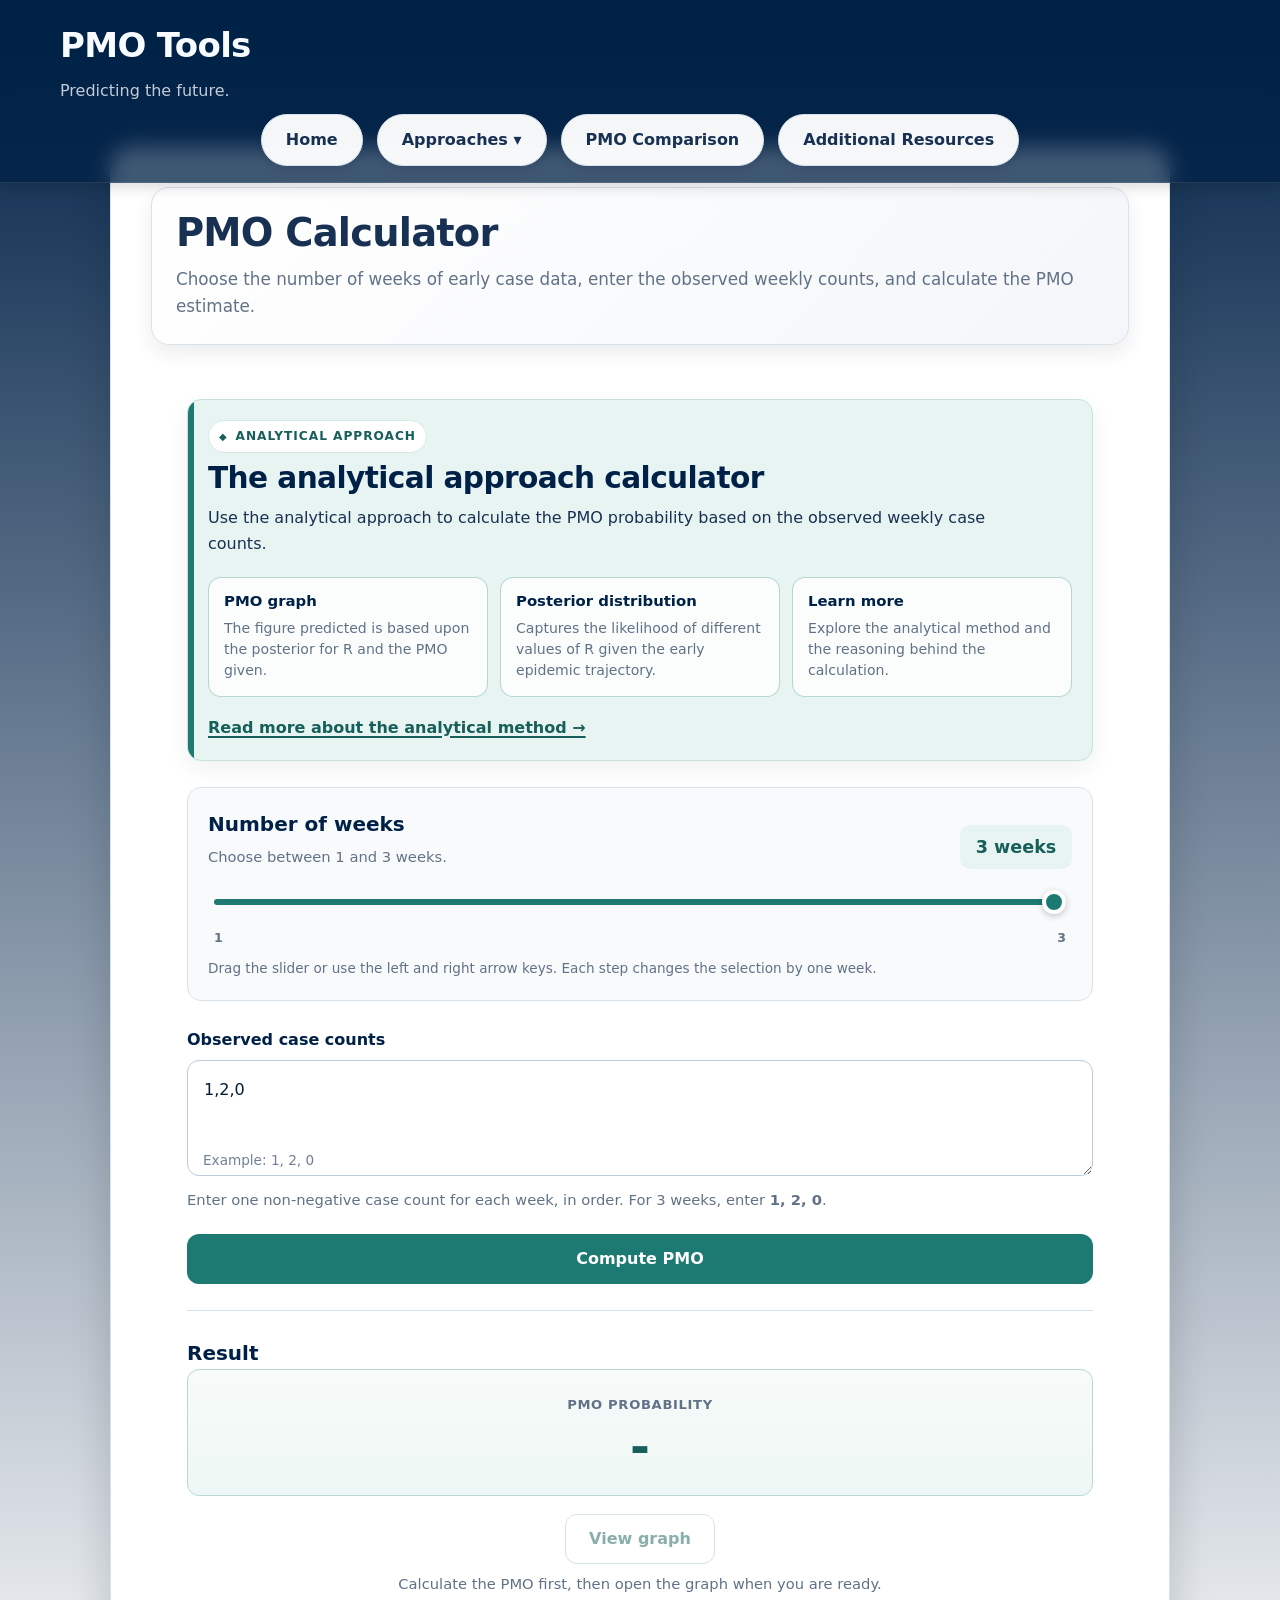
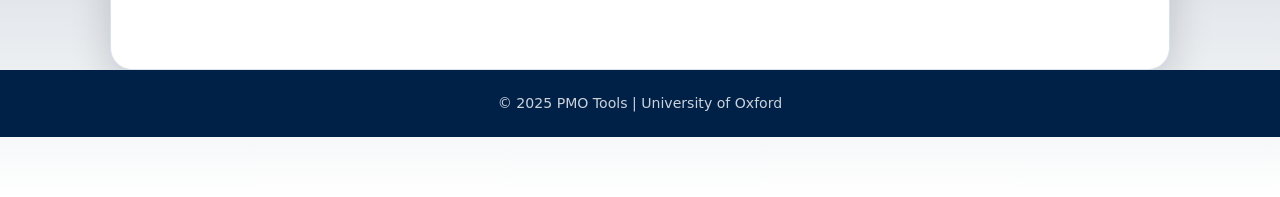
==== docs/index.html @ 032f3de1 "update index" ====
<!DOCTYPE html>
<html lang="en">
<head>
  <meta charset="UTF-8" />
  <meta name="viewport" content="width=device-width, initial-scale=1.0" />
  <title>PMO Tools - PMO Calculator</title>
  <link rel="stylesheet" href="https://pyscript.net/releases/2024.1.1/core.css">
  <script type="module" src="https://pyscript.net/releases/2024.1.1/core.js"></script>
  <style>
    :root {
      --navy: #002147;
      --teal: #1d7a73;
      --teal-dark: #165f5a;
      --teal-soft: #e8f4f2;
      --page: #f4f6f9;
      --surface: #ffffff;
      --surface-soft: #f8fafc;
      --text: #183153;
      --text-dark: #081a33;
      --muted: #617287;
      --border: #d8e2eb;
      --focus: rgba(29, 122, 115, 0.22);
      --shadow: 0 14px 32px rgba(2, 14, 30, 0.10);
      --radius-lg: 20px;
      --radius-md: 14px;
    }

    * { box-sizing: border-box; }

    html { scroll-behavior: smooth; }

    body {
      margin: 0;
      font-family: system-ui, -apple-system, BlinkMacSystemFont, "Segoe UI", sans-serif;
      background: linear-gradient(180deg, var(--navy) 0%, #ffffff 100%);
      color: var(--text);
      line-height: 1.6;
      padding-bottom: 60px;
    }

    a { color: inherit; }

    .skip-link {
      position: absolute;
      left: 16px;
      top: -60px;
      z-index: 1000;
      padding: 12px 16px;
      background: #fff;
      color: var(--navy);
      border-radius: 10px;
      font-weight: 700;
      text-decoration: none;
    }

    .skip-link:focus { top: 16px; }

    .site-header {
      width: 100%;
      position: fixed;
      top: 0;
      left: 0;
      z-index: 20;
      background: rgba(0, 33, 71, 0.756);
      backdrop-filter: blur(10px);
      border-bottom: 1px solid rgba(255,255,255,0.10);
      box-shadow: 0 2px 15px rgba(0,0,0,0.18);
    }

    body {
      padding-top: 118px;
    }

    .header-inner {
      max-width: 1200px;
      margin: 0 auto;
      padding: 18px 20px 10px;
      display: flex;
      align-items: center;
      justify-content: space-between;
    }

    .brand {
      color: #fff;
      text-decoration: none;
      min-width: 0;
    }

    .site-brand {
      font-size: 34px;
      font-weight: 700;
      color: #f8fbff;
      letter-spacing: -0.02em;
    }

    .site-tagline {
      margin-top: 6px;
      font-size: 16px;
      color: rgba(248,251,255,0.78);
    }

    .site-nav {
      display: flex;
      justify-content: center;
      gap: 14px;
      padding: 0 20px 16px;
      flex-wrap: wrap;
    }

    .calculator-intro {
      position: relative;
      margin-bottom: 28px;
      padding: 26px 28px 24px 30px;
      background: linear-gradient(135deg, #f8fcfb 0%, #eef7f5 100%);
      border: 1px solid #c8e2dd;
      border-radius: 18px;
      box-shadow: 0 8px 22px rgba(2,14,30,0.06);
      overflow: hidden;
    }

    .calculator-intro::before {
      content: "";
      position: absolute;
      left: 0;
      top: 0;
      bottom: 0;
      width: 6px;
      background: var(--teal);
    }

    .calculator-intro .intro-kicker {
      display: inline-flex;
      align-items: center;
      gap: 8px;
      margin-bottom: 8px;
      padding: 6px 10px;
      border-radius: 999px;
      background: #ffffff;
      border: 1px solid #d4e9e5;
      color: var(--teal-dark);
      font-size: .76rem;
      font-weight: 800;
      letter-spacing: .08em;
      text-transform: uppercase;
    }

    .calculator-intro .intro-kicker::before {
      content: "◆";
      font-size: .62rem;
    }

    .calculator-intro h2 {
      margin: 0;
      color: var(--navy);
      font-size: clamp(1.45rem, 2.5vw, 1.85rem);
      line-height: 1.15;
      letter-spacing: -0.02em;
    }

    .calculator-intro .intro-lead {
      margin: 10px 0 20px;
      max-width: 820px;
      color: var(--text);
      font-size: 1rem;
    }

    .intro-grid {
      display: grid;
      grid-template-columns: repeat(3, minmax(0, 1fr));
      gap: 12px;
      margin-top: 4px;
    }

    .intro-item {
      padding: 14px 15px;
      background: rgba(255,255,255,.78);
      border: 1px solid rgba(177, 211, 205, .9);
      border-radius: 13px;
    }

    .intro-item h3 {
      margin: 0 0 5px;
      color: var(--navy);
      font-size: .93rem;
      line-height: 1.25;
    }

    .intro-item p {
      margin: 0;
      color: var(--muted);
      font-size: .88rem;
      line-height: 1.5;
    }

    .calculator-intro .intro-link {
      display: inline-flex;
      margin-top: 18px;
      color: var(--teal-dark);
      font-weight: 750;
      text-decoration-thickness: 1.5px;
      text-underline-offset: 3px;
    }

    .navblock,
    .dropdown-btn {
      display: inline-block;
      background: rgba(255,255,255,0.96);
      padding: 12px 24px;
      border-radius: 999px;
      border: 1px solid var(--border);
      text-decoration: none;
      color: var(--text);
      font: inherit;
      font-weight: 600;
      box-shadow: 0 4px 12px rgba(2,14,30,0.10);
      transition: transform .2s ease, background .2s ease, color .2s ease, border-color .2s ease;
      cursor: pointer;
    }

    .navblock:hover,
    .dropdown-btn:hover,
    .navblock:focus-visible,
    .dropdown-btn:focus-visible {
      background: #eef4f8;
      border-color: #c6d3df;
      transform: translateY(-2px);
      outline: none;
    }

    .navblock.active {
      background: #e6f3f1;
      color: #1d7a73;
      border-color: rgba(29,122,115,0.25);
    }

    .dropdown { position: relative; }

    .dropdown-menu {
      display: none;
      position: absolute;
      top: calc(100% + 6px);
      left: 50%;
      transform: translateX(-50%);
      min-width: 220px;
      width: auto;
      padding: 8px;
      background: #ffffff;
      border: 1px solid var(--border);
      border-radius: 14px;
      box-shadow: 0 8px 20px rgba(2,14,30,0.08);
      z-index: 1000;
    }

    .dropdown.open .dropdown-menu,
    .dropdown:hover .dropdown-menu,
    .dropdown:focus-within .dropdown-menu { display: block; }

    .dropdown:hover .dropdown-btn,
    .dropdown:focus-within .dropdown-btn {
      background: #eef4f8;
      border-color: #c6d3df;
      transform: translateY(-2px);
    }

    .dropdown-menu a {
      display: block;
      padding: 11px 14px;
      border-radius: 10px;
      color: var(--text);
      text-decoration: none;
      font-weight: 600;
      white-space: nowrap;
      transition: background .2s ease, color .2s ease;
    }

    .dropdown-menu a:hover,
    .dropdown-menu a:focus-visible {
      background: #eef4f8;
      color: #1d7a73;
      outline: none;
    }

    main {
      max-width: 1100px;
      margin: 28px auto 0;
      padding: 0 20px;
    }

    .app-card {
      background: #ffffff;
      padding: 40px;
      border-radius: 22px;
      border: 1px solid var(--border);
      box-shadow: 0 15px 40px rgba(2,14,30,0.18);
    }

    .hero {
      background: linear-gradient(135deg,#ffffff,#f4f6f9);
      border-radius: 18px;
      padding: 24px;
      margin-bottom: 26px;
      border: 1px solid var(--border);
      box-shadow: 0 8px 20px rgba(2,14,30,0.08);
    }

    .eyebrow {
      margin: 0 0 7px;
      color: var(--teal-dark);
      font-size: 12px;
      font-weight: 800;
      letter-spacing: .12em;
      text-transform: uppercase;
    }

    .hero h1 {
      margin: 0;
      font-size: 2.4rem;
      color: var(--text);
      line-height: 1.1;
      letter-spacing: -0.02em;
    }

    .hero p {
      margin: 12px 0 0;
      color: var(--muted);
      font-size: 1.05rem;
      max-width: 900px;
    }

    .calculator {
      padding: 28px 36px 34px;
    }

    .calculator-intro {
      margin-bottom: 26px;
      padding: 20px;
      background: var(--teal-soft);
      border: 1px solid #c7e2dc;
      border-radius: var(--radius-md);
    }
    .calculator-intro p { margin: 8px 0 0; }
    .calculator-intro a { color: var(--teal-dark); font-weight: 700; }

    .section-heading {
      margin: 0;
      color: var(--navy);
      font-size: 1.25rem;
    }

    .helper {
      margin: 5px 0 0;
      color: var(--muted);
      font-size: .92rem;
    }

    .week-card {
      margin-bottom: 26px;
      padding: 20px;
      background: var(--surface-soft);
      border: 1px solid var(--border);
      border-radius: var(--radius-md);
    }

    .week-header {
      display: flex;
      align-items: flex-end;
      justify-content: space-between;
      gap: 20px;
      margin-bottom: 18px;
    }

    .week-value {
      flex: 0 0 auto;
      min-width: 112px;
      padding: 8px 14px;
      border-radius: 10px;
      background: var(--teal-soft);
      color: var(--teal-dark);
      text-align: center;
      font-size: 1.1rem;
      font-weight: 800;
    }

    .slider-wrap { padding: 0 6px; }

    .week-slider {
      width: 100%;
      margin: 0;
      appearance: none;
      -webkit-appearance: none;
      height: 30px;
      background: transparent;
      cursor: pointer;
    }

    .week-slider:focus-visible { outline: 3px solid rgba(29,122,115,.28); outline-offset: 6px; border-radius: 10px; }

    .week-slider::-webkit-slider-runnable-track {
      height: 6px;
      border-radius: 999px;
      background: linear-gradient(90deg, var(--teal) 0%, var(--teal) var(--slider-progress, 28.6%), #dbe5ea var(--slider-progress, 28.6%), #dbe5ea 100%);
    }

    .week-slider::-moz-range-track {
      height: 6px;
      border-radius: 999px;
      background: #dbe5ea;
    }

    .week-slider::-moz-range-progress {
      height: 8px;
      border-radius: 999px;
      background: var(--teal);
    }

    .week-slider::-webkit-slider-thumb {
      appearance: none;
      -webkit-appearance: none;
      width: 24px;
      height: 24px;
      margin-top: -9px;
      border: 4px solid #fff;
      border-radius: 50%;
      background: var(--teal);
      box-shadow: 0 2px 7px rgba(2,14,30,.22);
    }

    .week-slider::-moz-range-thumb {
      width: 20px;
      height: 20px;
      border: 4px solid #fff;
      border-radius: 50%;
      background: var(--teal);
      box-shadow: 0 2px 7px rgba(2,14,30,.22);
    }

    .week-slider:focus-visible::-webkit-slider-thumb {
      box-shadow: 0 0 0 5px var(--focus), 0 2px 7px rgba(2,14,30,.22);
    }

    .week-slider:focus-visible::-moz-range-thumb {
      box-shadow: 0 0 0 5px var(--focus), 0 2px 7px rgba(2,14,30,.22);
    }

    .slider-labels {
      display: flex;
      justify-content: space-between;
      margin-top: 4px;
      color: var(--muted);
      font-size: .78rem;
      font-weight: 650;
    }

    .slider-hint {
      margin: 10px 0 0;
      color: var(--muted);
      font-size: .85rem;
    }

    .field { margin-bottom: 22px; }

    .field-label {
      display: block;
      margin-bottom: 7px;
      color: var(--navy);
      font-size: 1rem;
      font-weight: 750;
    }

    .counts-entry {
      position: relative;
    }

    .counts-entry textarea {
      min-height: 116px;
      padding: 16px 16px 34px;
      line-height: 1.65;
      border: 1px solid #bccbd8;
      background: #fff;
    }

    .counts-example {
      position: absolute;
      left: 16px;
      bottom: 11px;
      color: #718096;
      font-size: .85rem;
      pointer-events: none;
    }

    .counts-entry textarea:focus + .counts-example {
      opacity: .35;
    }

    textarea {
      width: 100%;
      min-height: 92px;
      padding: 13px 14px;
      border: 1px solid #c8d5df;
      border-radius: 12px;
      background: #fff;
      color: var(--text-dark);
      font: inherit;
      resize: vertical;
    }

    textarea:focus-visible {
      outline: 3px solid var(--focus);
      border-color: var(--teal);
    }

    .compute-row {
      margin-top: 4px;
      margin-bottom: 26px;
    }

    #compute-pmo-button {
      width: 100%;
      min-height: 50px;
      border: 0;
      border-radius: 12px;
      background: var(--teal);
      color: #fff;
      font: inherit;
      font-weight: 800;
      font-size: 1rem;
      cursor: pointer;
      transition: background .15s ease, transform .15s ease, box-shadow .15s ease;
    }

    #compute-pmo-button:hover { background: var(--teal-dark); }

    #compute-pmo-button:focus-visible {
      outline: 3px solid var(--focus);
      outline-offset: 2px;
    }

    #compute-pmo-button:active { transform: translateY(1px); }

    .results-panel {
      border-top: 1px solid var(--border);
      padding-top: 26px;
    }

    .results-top {
      display: grid;
      grid-template-columns: minmax(0, 1fr) minmax(180px, 240px);
      gap: 14px;
      margin-top: 16px;
    }

    .result-box {
      padding: 16px;
      background: var(--surface-soft);
      border: 1px solid var(--border);
      border-radius: 12px;
    }

    .result-box label {
      display: block;
      margin-bottom: 7px;
      color: var(--muted);
      font-size: .8rem;
      font-weight: 750;
      text-transform: uppercase;
      letter-spacing: .05em;
    }

    output {
      display: block;
      color: var(--text-dark);
      font-weight: 650;
      overflow-wrap: anywhere;
    }

    #pmo-value-output {
      font-size: 1.35rem;
      color: var(--teal-dark);
    }

    .plot-section { margin-top: 24px; }

    .plot-title {
      margin: 0 0 10px;
      color: var(--navy);
      font-size: 1.05rem;
    }

    .plot-container {
      min-height: 330px;
      display: flex;
      align-items: center;
      justify-content: center;
      padding: 16px;
      background: #fff;
      border: 1px solid var(--border);
      border-radius: 14px;
      overflow: hidden;
    }

    #pmo-plot-image {
      display: block;
      width: 100%;
      max-width: 920px;
      height: auto;
      border-radius: 10px;
    }

    #pmo-plot-placeholder {
      max-width: 460px;
      margin: auto;
      text-align: center;
      color: var(--muted);
      padding: 42px 20px;
    }

    .accessibility-note {
      margin-top: 18px;
      padding: 12px 14px;
      border-left: 3px solid var(--teal);
      background: var(--teal-soft);
      border-radius: 0 10px 10px 0;
      color: var(--text);
      font-size: .9rem;
    }

    .site-footer {
      margin-top: 0;
      padding: 22px 20px;
      background: var(--navy);
      color: rgba(255,255,255,.8);
      text-align: center;
      font-size: .88rem;
    }

    .site-footer p { margin: 0; }

    .sr-only {
      position: absolute;
      width: 1px;
      height: 1px;
      padding: 0;
      margin: -1px;
      overflow: hidden;
      clip: rect(0,0,0,0);
      white-space: nowrap;
      border: 0;
    }

    .result-value-box {
      text-align: center;
      padding: 24px 20px;
      background: linear-gradient(180deg, #f7fbfa 0%, #eef7f5 100%);
      border-color: #b8dcd5;
    }
    .result-label {
      display: block;
      margin-bottom: 6px;
      color: var(--muted);
      font-size: .82rem;
      font-weight: 800;
      letter-spacing: .05em;
      text-transform: uppercase;
    }
    #pmo-value-output {
      display: block;
      color: var(--teal-dark);
      font-size: clamp(2rem, 5vw, 3rem);
      line-height: 1.05;
      font-weight: 850;
    }
    .graph-action { margin-top: 18px; text-align: center; }
    .secondary-button {
      min-height: 48px;
      min-width: 150px;
      padding: 11px 18px;
      border: 1px solid #a9cbc4;
      border-radius: 12px;
      background: #fff;
      color: var(--teal-dark);
      font: inherit;
      font-weight: 800;
      cursor: pointer;
    }
    .secondary-button:hover:not(:disabled) { background: #eef7f5; border-color: #8dbdb4; }
    .secondary-button:focus-visible { outline: 3px solid var(--focus); outline-offset: 2px; }
    .secondary-button:disabled { opacity: .5; cursor: not-allowed; }
    .graph-action .helper { margin: 8px auto 0; max-width: 560px; }
    .plot-section.is-hidden { display: none; }
    .plot-subtitle { margin: -2px 0 10px; color: var(--muted); font-size: .92rem; }
    .sr-only { position: absolute !important; width: 1px !important; height: 1px !important; padding: 0 !important; margin: -1px !important; overflow: hidden !important; clip: rect(0,0,0,0) !important; white-space: nowrap !important; border: 0 !important; }

    @media (max-width: 720px) {
      .site-nav { gap: 10px; }
      .dropdown-menu { left: 0; transform: none; min-width: 210px; }
      .header-inner { padding-top: 14px; padding-bottom: 10px; }
      .site-brand { font-size: 24px; }
      .app-card { padding: 22px; }
      .hero h1 { font-size: 1.7rem; }
      .hero p { font-size: .98rem; }
      .calculator-intro { padding: 22px 20px 20px 24px; }
      .intro-grid { grid-template-columns: 1fr; }
    }

    @media (prefers-reduced-motion: reduce) {
      *, *::before, *::after { scroll-behavior: auto !important; transition-duration: .01ms !important; }
    }
  </style>
</head>
<body>
  <a class="skip-link" href="#main-content">Skip to calculator</a>

  <header class="site-header">
    <div class="header-inner">
      <a class="brand" href="index.html" aria-label="PMO Tools home">
        <div class="site-brand">PMO Tools</div>
        <div class="site-tagline">Predicting the future.</div>
      </a>
    </div>

    <nav class="site-nav" aria-label="Primary">

  <a href="index.html" class="navblock">Home</a>

  <div class="dropdown">

    <button
      class="navblock dropdown-btn"
      type="button"
      aria-haspopup="true"
      aria-expanded="false">
      Approaches ▾
    </button>

    <div class="dropdown-menu">
      <a href="approaches.html">Approaches</a>
      <a href="Analyticalmeth.html">Analytical</a>
      <a href="Trajapproach.html">Trajectory</a>
      <a href="ML.html">Machine Learning</a>
    </div>

  </div>

  <a href="PMO.html" class="navblock">PMO Comparison</a>

  <a href="Additional.html" class="navblock">Additional Resources</a>

</nav>
  </header>

<main id="main-content">
    <section class="app-card" aria-labelledby="app-title">
      <header class="hero">
        <h1 id="app-title">PMO Calculator</h1>
        <p>Choose the number of weeks of early case data, enter the observed weekly counts, and calculate the PMO estimate.</p>
      </header>

      <div class="calculator">
        <div class="calculator-intro">
          <div class="intro-kicker">Analytical approach</div>
          <h2>The analytical approach calculator</h2>
          <p class="intro-lead">Use the analytical approach to calculate the PMO probability based on the observed weekly case counts.</p>

          <div class="intro-grid">
            <article class="intro-item">
              <h3>PMO graph</h3>
              <p>The figure predicted is based upon the posterior for R and the PMO given.</p>
            </article>
            <article class="intro-item">
              <h3>Posterior distribution</h3>
              <p>Captures the likelihood of different values of R given the early epidemic trajectory.</p>
            </article>
            <article class="intro-item">
              <h3>Learn more</h3>
              <p>Explore the analytical method and the reasoning behind the calculation.</p>
            </article>
          </div>

          <a class="intro-link" href="Analyticalmeth.html">Read more about the analytical method →</a>
        </div>

        <form id="pmo-form">
          <section class="week-card" aria-labelledby="weeks-title">
            <div class="week-header">
              <div>
                <h2 id="weeks-title" class="section-heading">Number of weeks</h2>
                <p class="helper">Choose between 1 and 3 weeks.</p>
              </div>
              <output id="n-weeks-value" class="week-value" aria-live="polite">3 weeks</output>
            </div>
            <label class="sr-only" for="n-weeks-slider">Number of weeks, from 1 to 3</label>
            <div class="slider-wrap">
              <input id="n-weeks-slider" name="n_weeks" class="week-slider" type="range" min="1" max="3" step="1" value="3" aria-describedby="weeks-help" />
              <div class="slider-labels" aria-hidden="true"><span>1</span><span>3</span></div>
            </div>
            <p id="weeks-help" class="slider-hint">Drag the slider or use the left and right arrow keys. Each step changes the selection by one week.</p>
          </section>

          <!-- Retained as a hidden default because the calculator backend expects nR. -->
          <input id="r-grid-slider" name="nR" type="hidden" value="4000" />
          <span id="r-grid-value" hidden>4000</span>

          <div class="field">
            <label class="field-label" for="observed-counts-input">Observed case counts</label>
            <div class="counts-entry">
              <textarea
                id="observed-counts-input"
                name="observed_counts"
                rows="1"
                inputmode="numeric"
                autocomplete="off"
                spellcheck="false"
                placeholder="Example: 1, 2, 0"
                aria-describedby="counts-help"
              >1,2,0</textarea>
              <div class="counts-example" aria-hidden="true">Example: 1, 2, 0</div>
            </div>
            <p id="counts-help" class="helper">Enter one non-negative case count for each week, in order. For 3 weeks, enter <strong>1, 2, 0</strong>.</p>
          </div>

          <div class="compute-row">
            <button id="compute-pmo-button" type="button" py-click="compute_pmo">Compute PMO</button>
          </div>

          <section class="results-panel" aria-labelledby="results-title" aria-live="polite">
            <h2 id="results-title" class="section-heading">Result</h2>

            <div class="result-box result-value-box">
              <span class="result-label">PMO probability</span>
              <output id="pmo-value-output" name="pmo_value" aria-live="polite">-</output>
            </div>

            <output id="pmo-result-output" name="pmo_result" class="sr-only">Results will appear here after computation.</output>

            <div class="graph-action" aria-live="polite">
              <button id="view-graph-button" type="button" class="secondary-button" disabled aria-controls="pmo-plot-container" aria-expanded="false">View graph</button>
              <p class="helper">Calculate the PMO first, then open the graph when you are ready.</p>
            </div>

            <div class="plot-section is-hidden" id="graph-section">
              <h3 class="plot-title" id="plot-title">PMO and posterior</h3>
              <p class="plot-subtitle">Visualisation of the PMO calculation across the R range.</p>
              <div id="pmo-plot-container" class="plot-container" aria-labelledby="plot-title">
                <img id="pmo-plot-image" alt="PMO and posterior plot generated from the selected weekly case counts" />
                <div id="pmo-plot-placeholder">The graph will appear here after you calculate the result.</div>
              </div>
            </div>

            
          </section>
        </form>
      </div>
    </section>
  </main>

  <footer class="site-footer">
    <p>&copy; 2025 PMO Tools | University of Oxford</p>
  </footer>

  <script>
    (function () {
      const slider = document.getElementById('n-weeks-slider');
      const value = document.getElementById('n-weeks-value');

      function updateSliderUI() {
        if (!slider || !value) return;
        const min = Number(slider.min) || 1;
        const max = Number(slider.max) || 8;
        const current = Number(slider.value) || min;
        const progress = ((current - min) / (max - min)) * 100;
        slider.style.setProperty('--slider-progress', progress + '%');
        value.textContent = current + (current === 1 ? ' week' : ' weeks');
      }

      if (slider) {
        slider.addEventListener('input', updateSliderUI);
        slider.addEventListener('change', updateSliderUI);
        updateSliderUI();
      }

      document.querySelectorAll('.dropdown').forEach(function (dropdown) {
        const button = dropdown.querySelector('.dropdown-btn');
        if (!button) return;
        button.addEventListener('click', function (event) {
          event.stopPropagation();
          const willOpen = !dropdown.classList.contains('open');
          document.querySelectorAll('.dropdown.open').forEach(function (openDropdown) {
            openDropdown.classList.remove('open');
            const b = openDropdown.querySelector('.dropdown-btn');
            if (b) b.setAttribute('aria-expanded', 'false');
          });
          dropdown.classList.toggle('open', willOpen);
          button.setAttribute('aria-expanded', String(willOpen));
        });
        dropdown.addEventListener('keydown', function (event) {
          if (event.key === 'Escape') {
            dropdown.classList.remove('open');
            button.setAttribute('aria-expanded', 'false');
            button.focus();
          }
        });
      });

      document.addEventListener('click', function (event) {
        if (!event.target.closest('.dropdown')) {
          document.querySelectorAll('.dropdown.open').forEach(function (dropdown) {
            dropdown.classList.remove('open');
            dropdown.querySelector('.dropdown-btn').setAttribute('aria-expanded', 'false');
          });
        }
      });
      const resultOutput = document.getElementById('pmo-value-output');
      const viewGraphButton = document.getElementById('view-graph-button');
      const graphSection = document.getElementById('graph-section');

      if (resultOutput && viewGraphButton) {
        const observer = new MutationObserver(function () {
          const ready = (resultOutput.textContent || '').trim() !== '' && (resultOutput.textContent || '').trim() !== '-';
          viewGraphButton.disabled = !ready;
        });
        observer.observe(resultOutput, { childList: true, characterData: true, subtree: true });
      }

      if (viewGraphButton && graphSection) {
        viewGraphButton.addEventListener('click', function () {
          const opening = graphSection.classList.contains('is-hidden');
          graphSection.classList.toggle('is-hidden', !opening);
          viewGraphButton.setAttribute('aria-expanded', String(opening));
          viewGraphButton.textContent = opening ? 'Hide graph' : 'View graph';
          if (opening) graphSection.scrollIntoView({ behavior: 'smooth', block: 'start' });
        });
      }

    })();
  </script>

  <script type="py" src="../src/outbreak_probabilities/analytic/analytical.py" config="./pyscript.json"></script>
</body>
</html>
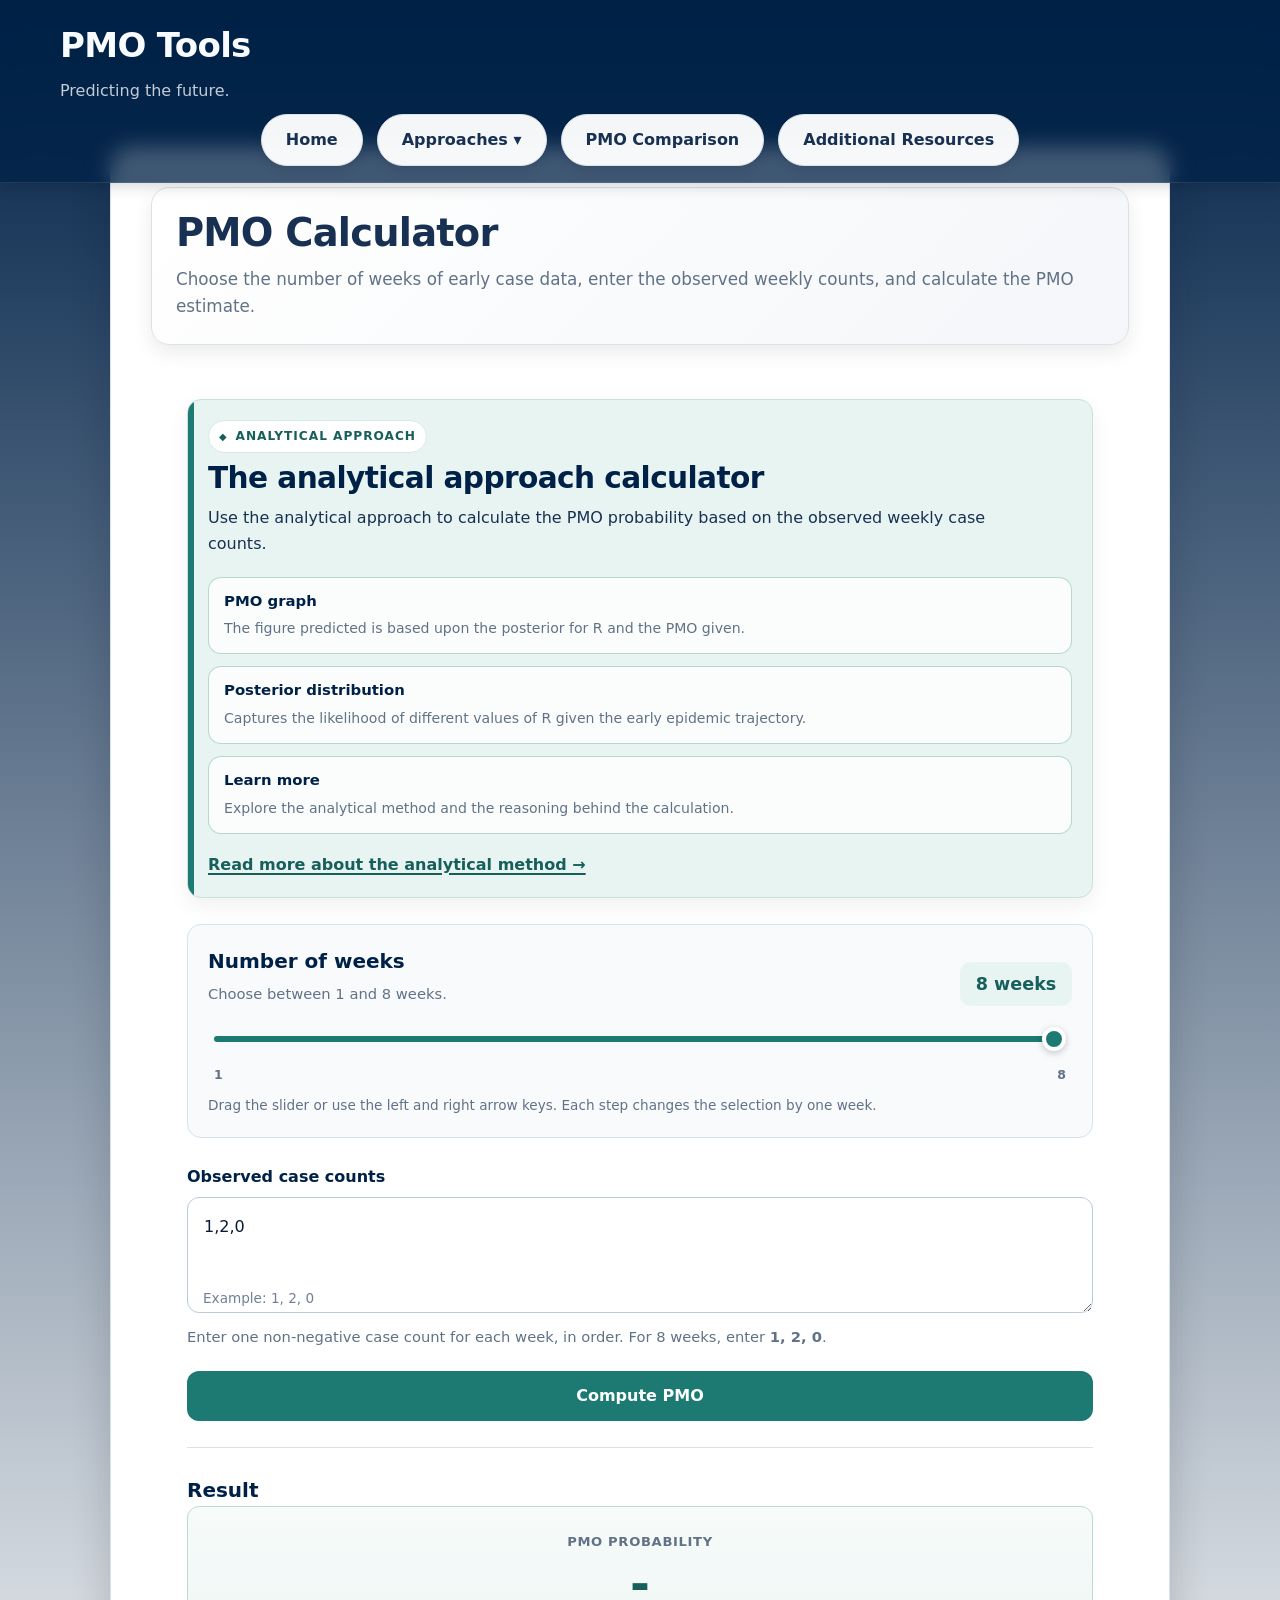
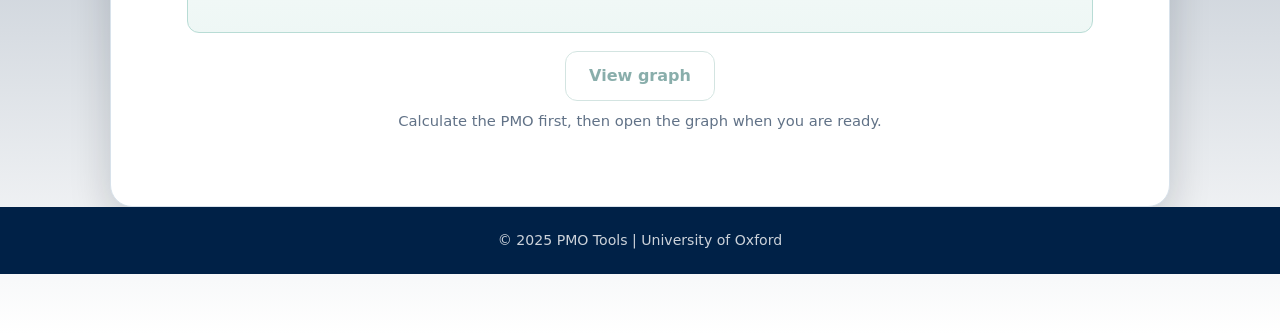
==== commit 63d95406: "changed to 8 weeks" ====
--- a/docs/index.html
+++ b/docs/index.html
@@ -166,7 +166,7 @@
 
     .intro-grid {
       display: grid;
-      grid-template-columns: repeat(3, minmax(0, 1fr));
+      grid-template-columns: repeat(3 minmax(0, 1fr));
       gap: 12px;
       margin-top: 4px;
     }
@@ -735,7 +735,7 @@
     <div class="dropdown-menu">
       <a href="approaches.html">Approaches</a>
       <a href="Analyticalmeth.html">Analytical</a>
-      <a href="Trajapproach.html">Trajectory</a>
+      <a href="trajapproach.html">Trajectory</a>
       <a href="ML.html">Machine Learning</a>
     </div>
 
@@ -784,14 +784,14 @@
             <div class="week-header">
               <div>
                 <h2 id="weeks-title" class="section-heading">Number of weeks</h2>
-                <p class="helper">Choose between 1 and 3 weeks.</p>
+                <p class="helper">Choose between 1 and 8 weeks.</p>
               </div>
-              <output id="n-weeks-value" class="week-value" aria-live="polite">3 weeks</output>
+              <output id="n-weeks-value" class="week-value" aria-live="polite">8 weeks</output>
             </div>
-            <label class="sr-only" for="n-weeks-slider">Number of weeks, from 1 to 3</label>
+            <label class="sr-only" for="n-weeks-slider">Number of weeks, from 1 to 8</label>
             <div class="slider-wrap">
-              <input id="n-weeks-slider" name="n_weeks" class="week-slider" type="range" min="1" max="3" step="1" value="3" aria-describedby="weeks-help" />
-              <div class="slider-labels" aria-hidden="true"><span>1</span><span>3</span></div>
+              <input id="n-weeks-slider" name="n_weeks" class="week-slider" type="range" min="1" max="8" step="1" value="8" aria-describedby="weeks-help" />
+              <div class="slider-labels" aria-hidden="true"><span>1</span><span>8</span></div>
             </div>
             <p id="weeks-help" class="slider-hint">Drag the slider or use the left and right arrow keys. Each step changes the selection by one week.</p>
           </section>
@@ -815,7 +815,7 @@
               >1,2,0</textarea>
               <div class="counts-example" aria-hidden="true">Example: 1, 2, 0</div>
             </div>
-            <p id="counts-help" class="helper">Enter one non-negative case count for each week, in order. For 3 weeks, enter <strong>1, 2, 0</strong>.</p>
+            <p id="counts-help" class="helper">Enter one non-negative case count for each week, in order. For 8 weeks, enter <strong>1, 2, 0</strong>.</p>
           </div>
 
           <div class="compute-row">
@@ -934,6 +934,6 @@
     })();
   </script>
 
-  <script type="py" src="../src/outbreak_probabilities/analytic/analytical.py" config="./pyscript.json"></script>
+  <script type="py" src="../src/outbreak_probabilities/analytic/analyticalcalc.py" config="./pyscript.json"></script>
 </body>
 </html>
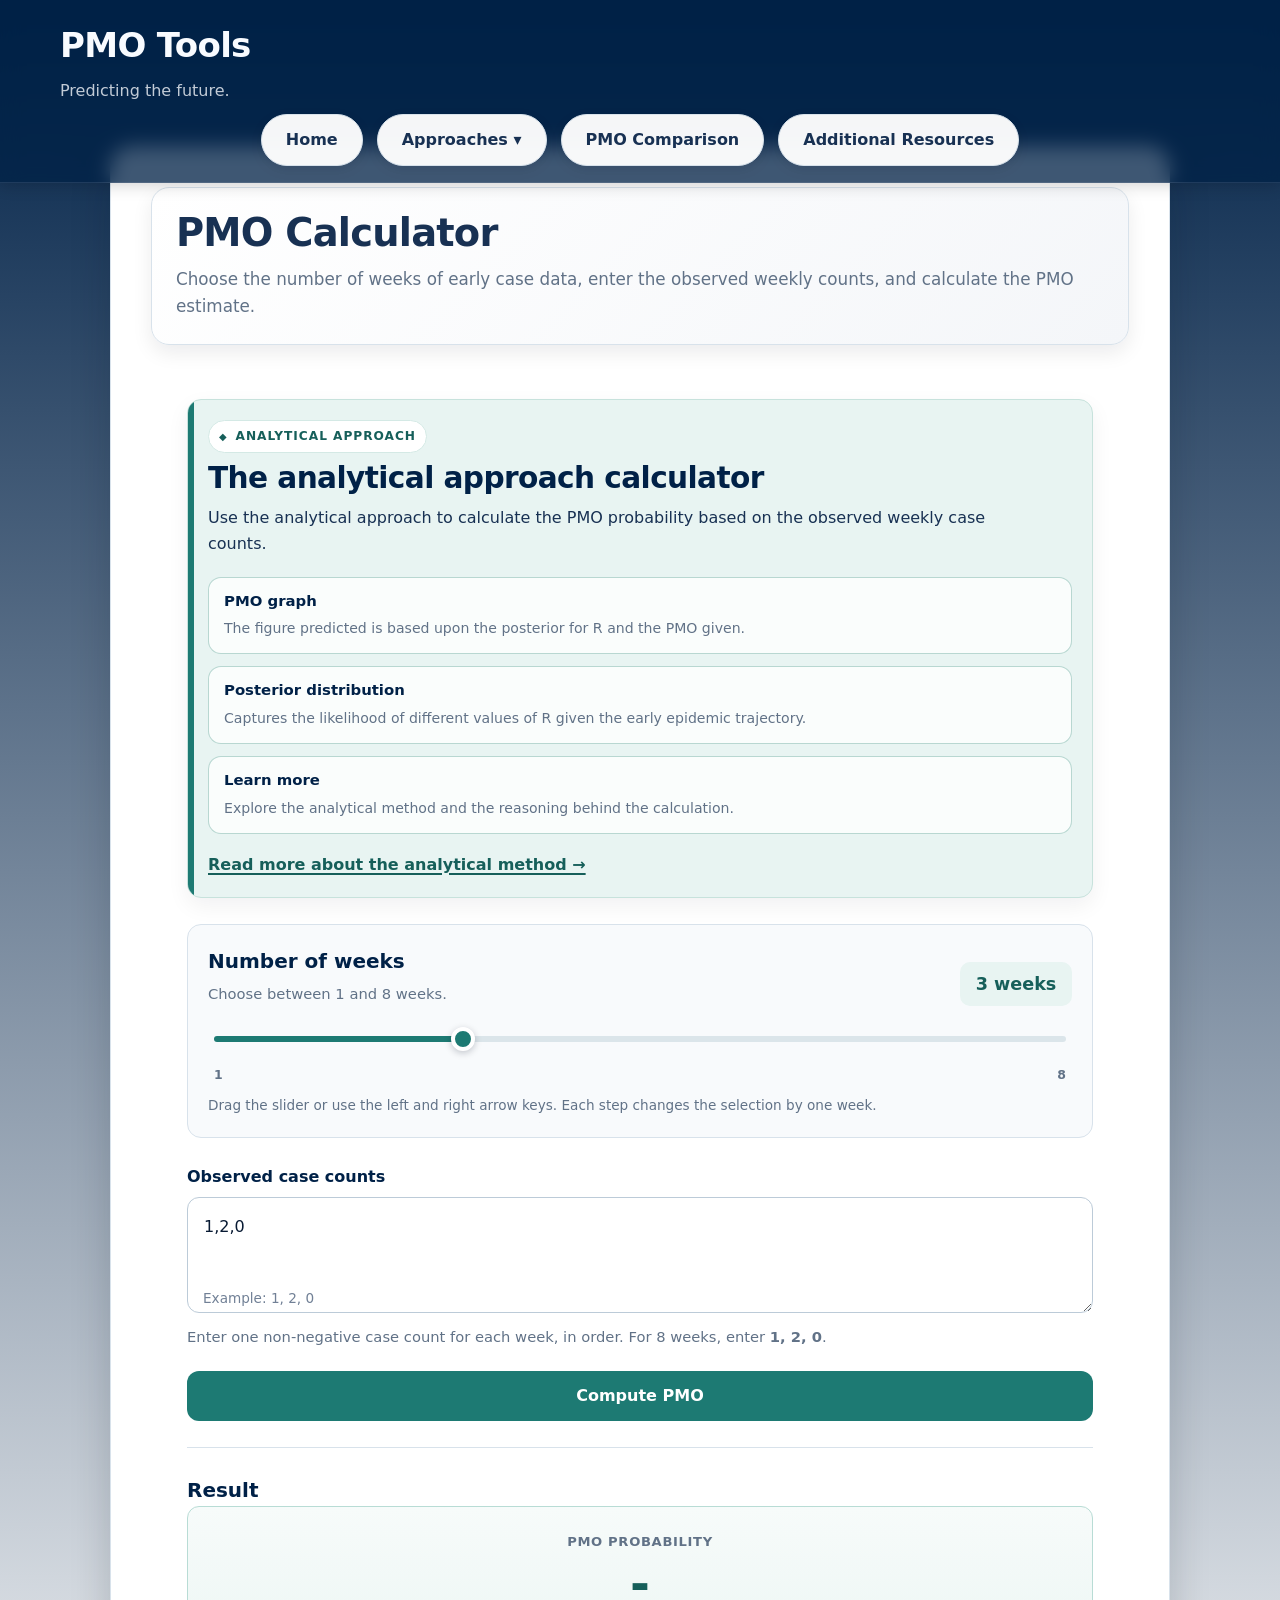
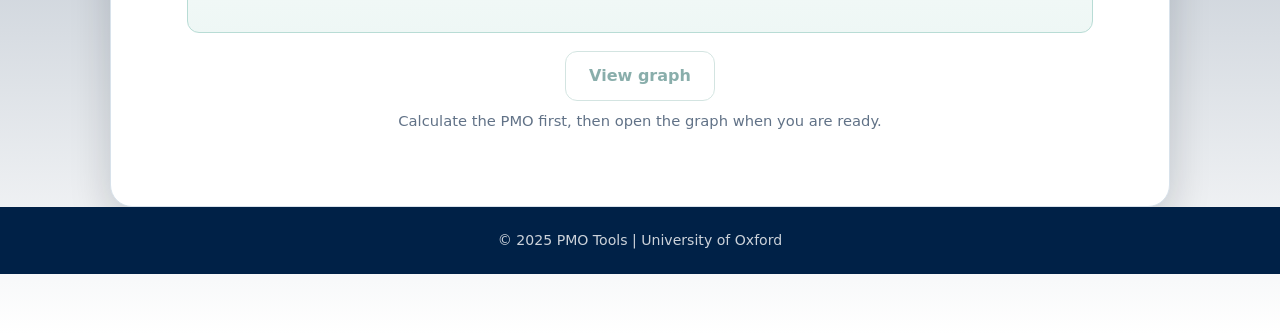
==== commit 3f307501: "adjusted decimal points" ====
--- a/docs/index.html
+++ b/docs/index.html
@@ -705,6 +705,22 @@
     @media (prefers-reduced-motion: reduce) {
       *, *::before, *::after { scroll-behavior: auto !important; transition-duration: .01ms !important; }
     }
+    .input-error {
+    margin: 10px 0 0;
+    padding: 12px 14px;
+    border: 1px solid #d88b8b;
+    border-left: 4px solid #b42318;
+    border-radius: 10px;
+    background: #fff4f2;
+    color: #8a1c13;
+    font-size: .92rem;
+    font-weight: 650;
+}
+
+.counts-entry textarea.input-invalid {
+    border-color: #b42318;
+    outline: 3px solid rgba(180, 35, 24, 0.12);
+}
   </style>
 </head>
 <body>
@@ -790,7 +806,7 @@
             </div>
             <label class="sr-only" for="n-weeks-slider">Number of weeks, from 1 to 8</label>
             <div class="slider-wrap">
-              <input id="n-weeks-slider" name="n_weeks" class="week-slider" type="range" min="1" max="8" step="1" value="8" aria-describedby="weeks-help" />
+              <input id="n-weeks-slider" name="n_weeks" class="week-slider" type="range" min="1" max="8" step="1" value="3"aria-describedby="weeks-help" />
               <div class="slider-labels" aria-hidden="true"><span>1</span><span>8</span></div>
             </div>
             <p id="weeks-help" class="slider-hint">Drag the slider or use the left and right arrow keys. Each step changes the selection by one week.</p>
@@ -817,7 +833,12 @@
             </div>
             <p id="counts-help" class="helper">Enter one non-negative case count for each week, in order. For 8 weeks, enter <strong>1, 2, 0</strong>.</p>
           </div>
-
+<p id="counts-error"
+   class="input-error"
+   role="alert"
+   aria-live="assertive"
+   hidden>
+</p>
           <div class="compute-row">
             <button id="compute-pmo-button" type="button" py-click="compute_pmo">Compute PMO</button>
           </div>
@@ -934,6 +955,6 @@
     })();
   </script>
 
-  <script type="py" src="../src/outbreak_probabilities/analytic/analyticalcalc.py" config="./pyscript.json"></script>
+  <script type="py" src="../src/outbreak_probabilities/analytic/analytical.py" config="./pyscript.json"></script>
 </body>
 </html>
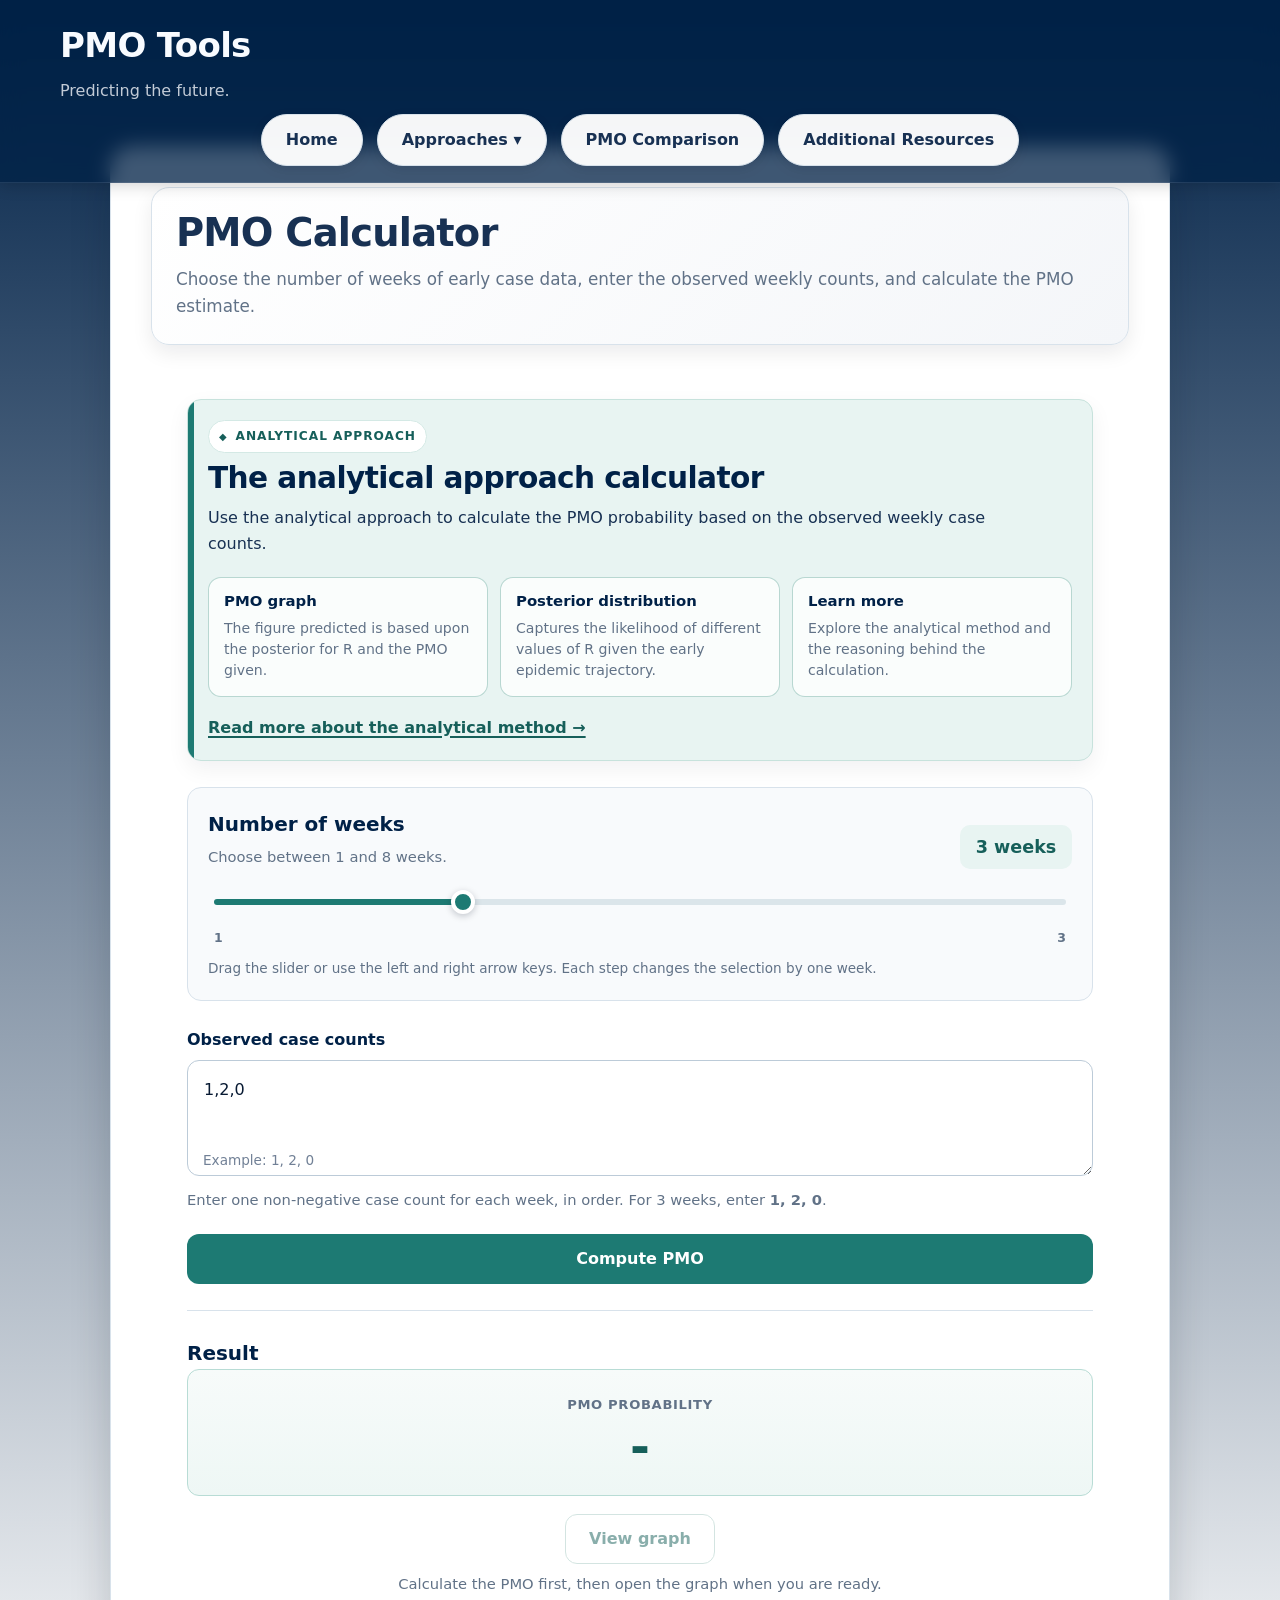
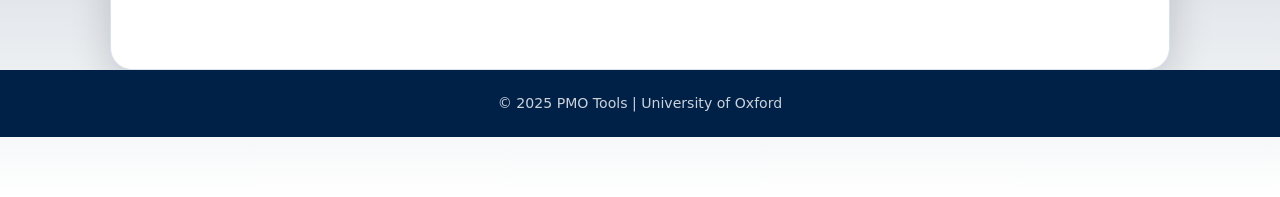
==== commit 50a73119: "Change to 3 decimals" ====
--- a/docs/index.html
+++ b/docs/index.html
@@ -166,7 +166,7 @@
 
     .intro-grid {
       display: grid;
-      grid-template-columns: repeat(3 minmax(0, 1fr));
+      grid-template-columns: repeat(3, minmax(0, 1fr));
       gap: 12px;
       margin-top: 4px;
     }
@@ -705,22 +705,6 @@
     @media (prefers-reduced-motion: reduce) {
       *, *::before, *::after { scroll-behavior: auto !important; transition-duration: .01ms !important; }
     }
-    .input-error {
-    margin: 10px 0 0;
-    padding: 12px 14px;
-    border: 1px solid #d88b8b;
-    border-left: 4px solid #b42318;
-    border-radius: 10px;
-    background: #fff4f2;
-    color: #8a1c13;
-    font-size: .92rem;
-    font-weight: 650;
-}
-
-.counts-entry textarea.input-invalid {
-    border-color: #b42318;
-    outline: 3px solid rgba(180, 35, 24, 0.12);
-}
   </style>
 </head>
 <body>
@@ -751,7 +735,7 @@
     <div class="dropdown-menu">
       <a href="approaches.html">Approaches</a>
       <a href="Analyticalmeth.html">Analytical</a>
-      <a href="trajapproach.html">Trajectory</a>
+      <a href="Trajapproach.html">Trajectory</a>
       <a href="ML.html">Machine Learning</a>
     </div>
 
@@ -806,8 +790,8 @@
             </div>
             <label class="sr-only" for="n-weeks-slider">Number of weeks, from 1 to 8</label>
             <div class="slider-wrap">
-              <input id="n-weeks-slider" name="n_weeks" class="week-slider" type="range" min="1" max="8" step="1" value="3"aria-describedby="weeks-help" />
-              <div class="slider-labels" aria-hidden="true"><span>1</span><span>8</span></div>
+              <input id="n-weeks-slider" name="n_weeks" class="week-slider" type="range" min="1" max="8" step="1" value="3" aria-describedby="weeks-help" />
+              <div class="slider-labels" aria-hidden="true"><span>1</span><span>3</span></div>
             </div>
             <p id="weeks-help" class="slider-hint">Drag the slider or use the left and right arrow keys. Each step changes the selection by one week.</p>
           </section>
@@ -831,14 +815,9 @@
               >1,2,0</textarea>
               <div class="counts-example" aria-hidden="true">Example: 1, 2, 0</div>
             </div>
-            <p id="counts-help" class="helper">Enter one non-negative case count for each week, in order. For 8 weeks, enter <strong>1, 2, 0</strong>.</p>
+            <p id="counts-help" class="helper">Enter one non-negative case count for each week, in order. For 3 weeks, enter <strong>1, 2, 0</strong>.</p>
           </div>
-<p id="counts-error"
-   class="input-error"
-   role="alert"
-   aria-live="assertive"
-   hidden>
-</p>
+
           <div class="compute-row">
             <button id="compute-pmo-button" type="button" py-click="compute_pmo">Compute PMO</button>
           </div>
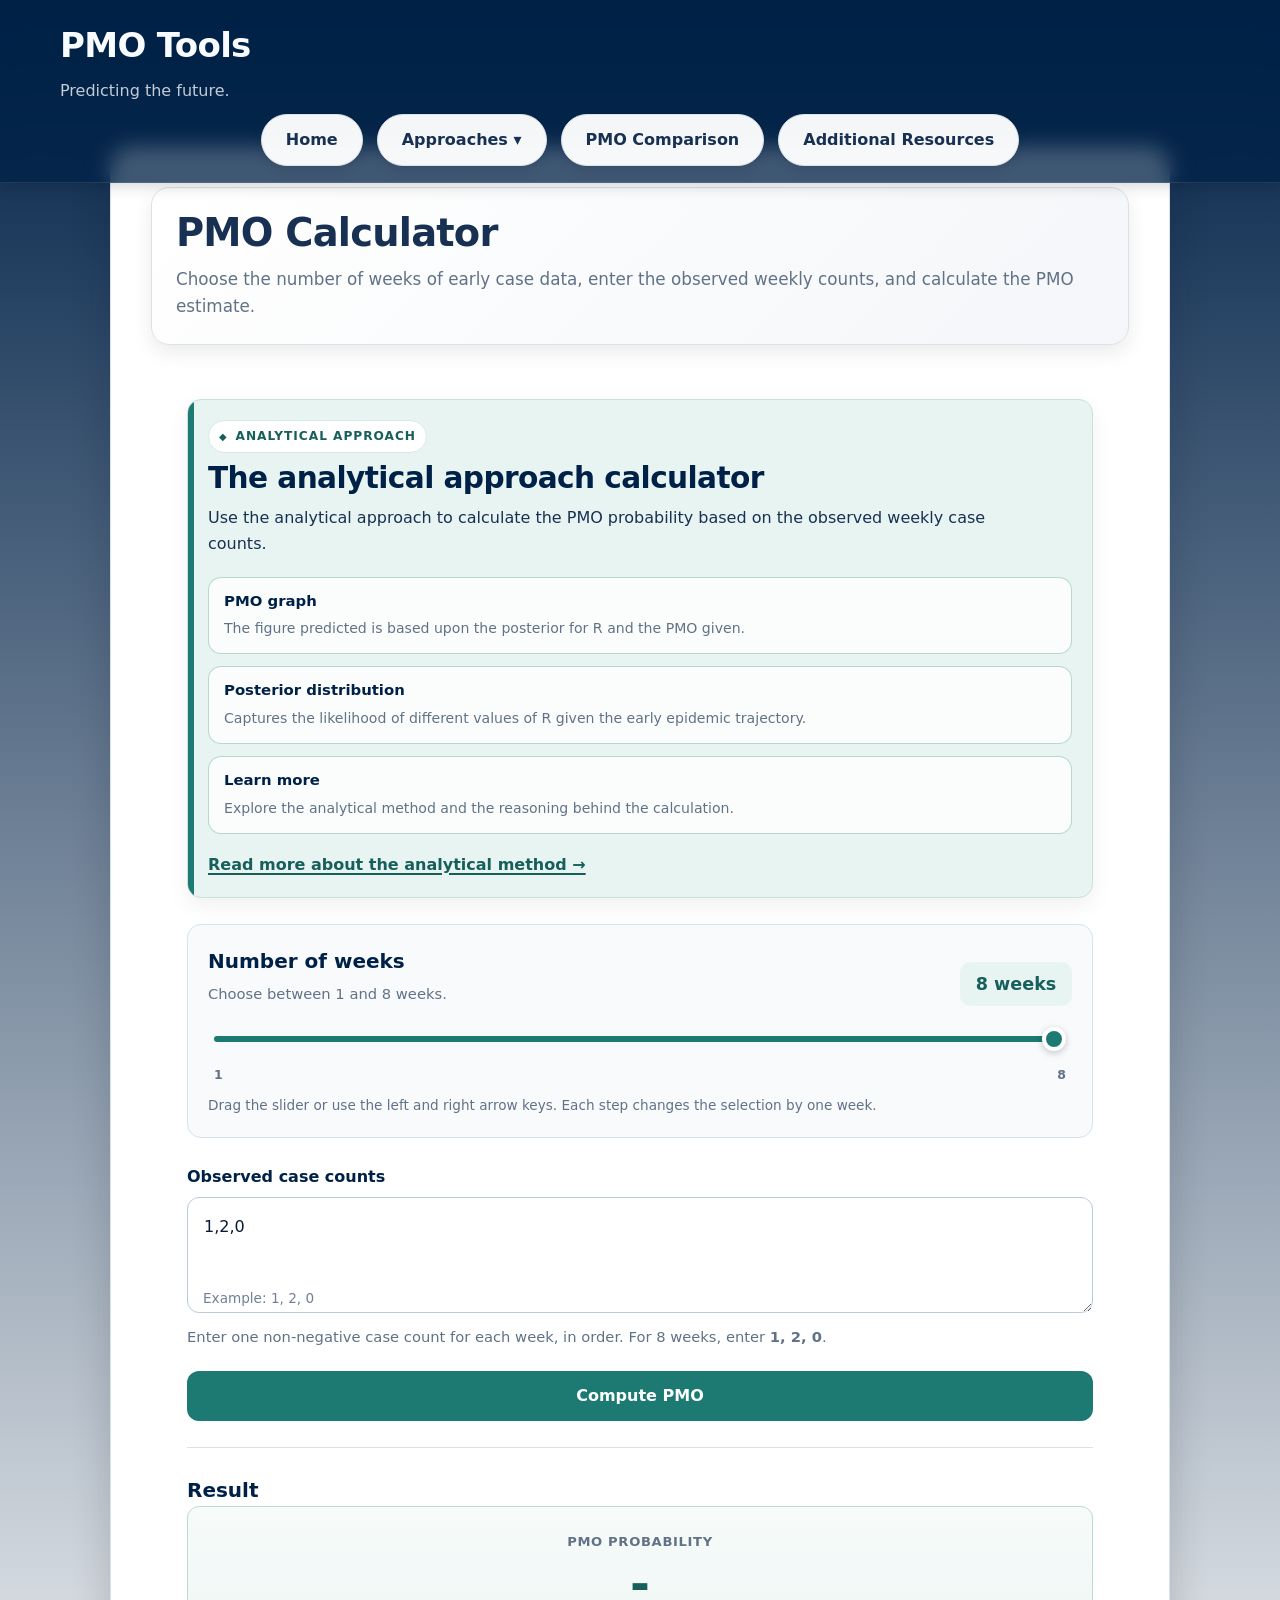
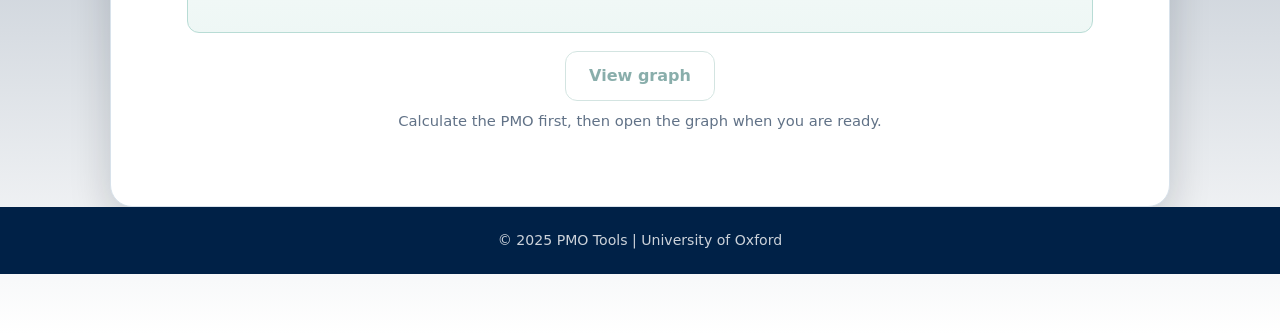
==== commit 8839d118: "Merge branch 'main' of https://github.com/karlabbabic/outbreak-probabilities" ====
--- a/docs/index.html
+++ b/docs/index.html
@@ -166,7 +166,7 @@
 
     .intro-grid {
       display: grid;
-      grid-template-columns: repeat(3, minmax(0, 1fr));
+      grid-template-columns: repeat(3 minmax(0, 1fr));
       gap: 12px;
       margin-top: 4px;
     }
@@ -735,7 +735,7 @@
     <div class="dropdown-menu">
       <a href="approaches.html">Approaches</a>
       <a href="Analyticalmeth.html">Analytical</a>
-      <a href="Trajapproach.html">Trajectory</a>
+      <a href="trajapproach.html">Trajectory</a>
       <a href="ML.html">Machine Learning</a>
     </div>
 
@@ -790,8 +790,8 @@
             </div>
             <label class="sr-only" for="n-weeks-slider">Number of weeks, from 1 to 8</label>
             <div class="slider-wrap">
-              <input id="n-weeks-slider" name="n_weeks" class="week-slider" type="range" min="1" max="8" step="1" value="3" aria-describedby="weeks-help" />
-              <div class="slider-labels" aria-hidden="true"><span>1</span><span>3</span></div>
+              <input id="n-weeks-slider" name="n_weeks" class="week-slider" type="range" min="1" max="8" step="1" value="8" aria-describedby="weeks-help" />
+              <div class="slider-labels" aria-hidden="true"><span>1</span><span>8</span></div>
             </div>
             <p id="weeks-help" class="slider-hint">Drag the slider or use the left and right arrow keys. Each step changes the selection by one week.</p>
           </section>
@@ -815,7 +815,7 @@
               >1,2,0</textarea>
               <div class="counts-example" aria-hidden="true">Example: 1, 2, 0</div>
             </div>
-            <p id="counts-help" class="helper">Enter one non-negative case count for each week, in order. For 3 weeks, enter <strong>1, 2, 0</strong>.</p>
+            <p id="counts-help" class="helper">Enter one non-negative case count for each week, in order. For 8 weeks, enter <strong>1, 2, 0</strong>.</p>
           </div>
 
           <div class="compute-row">
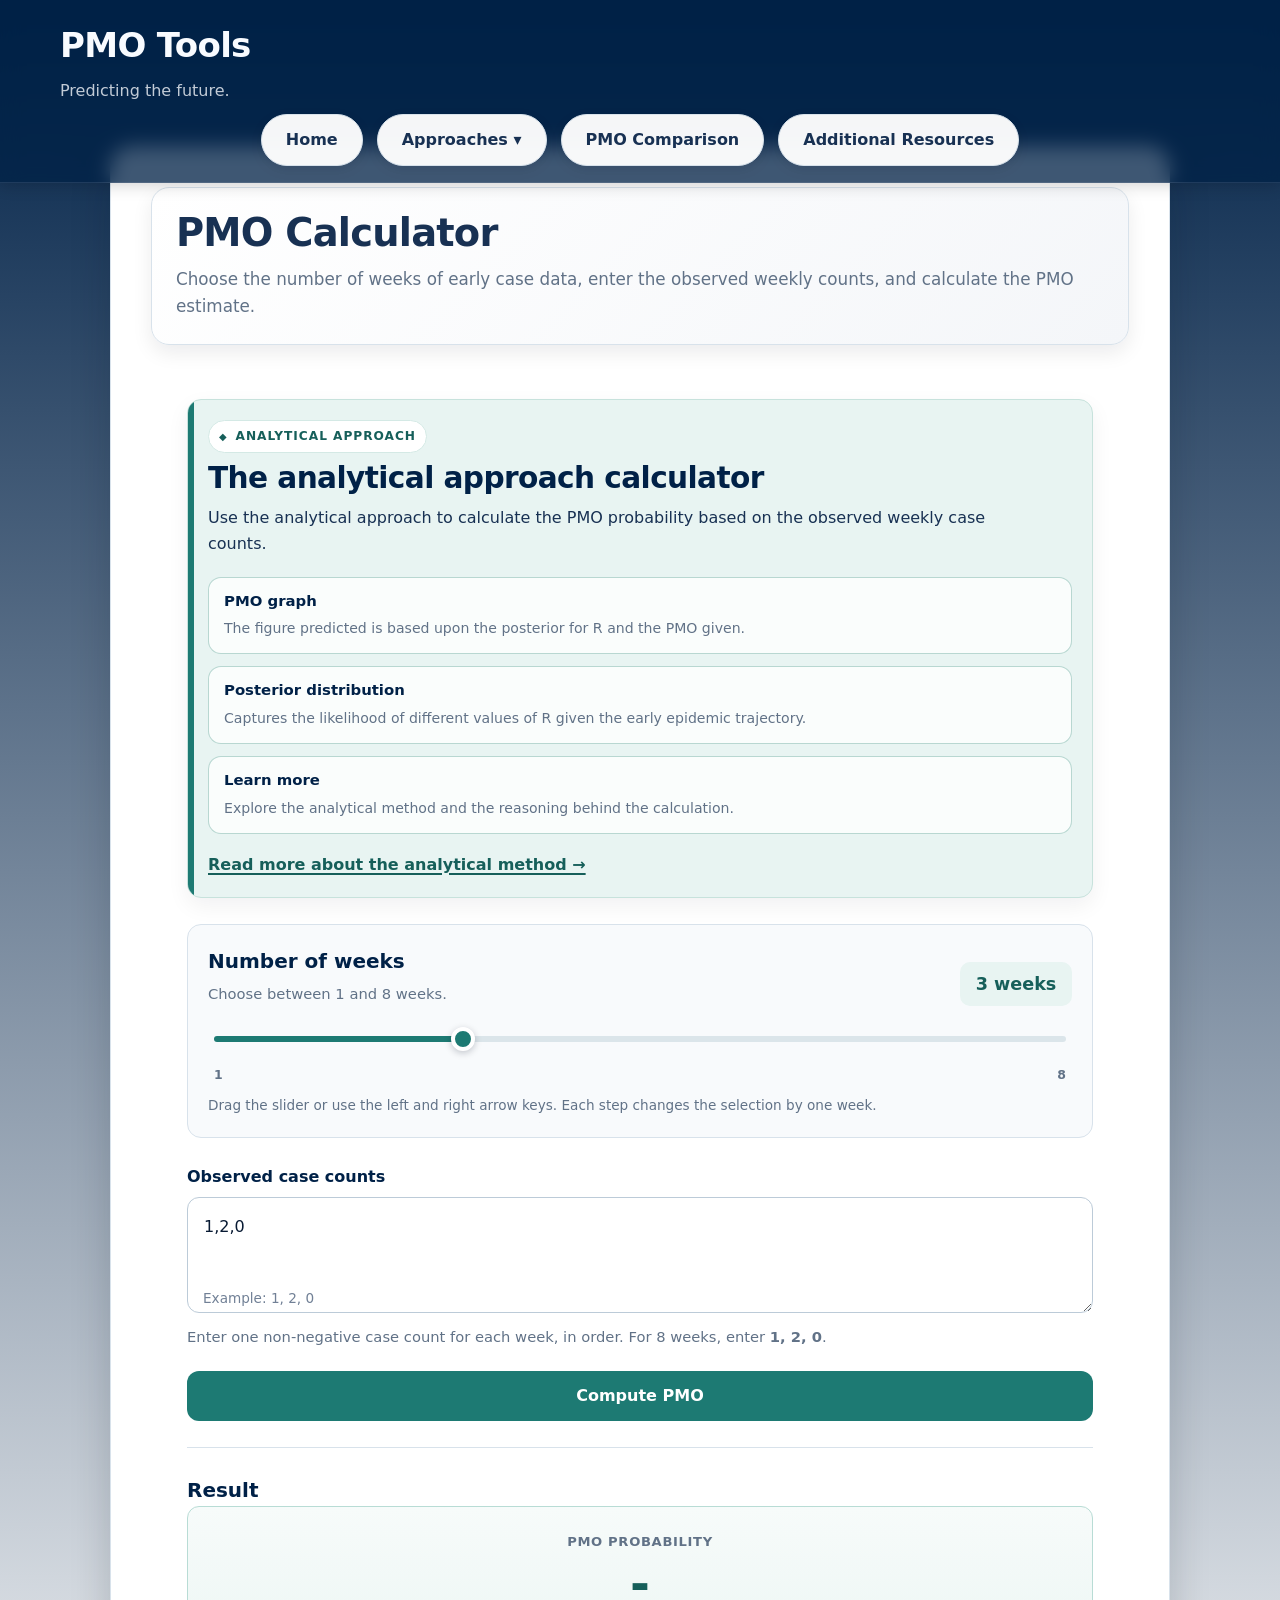
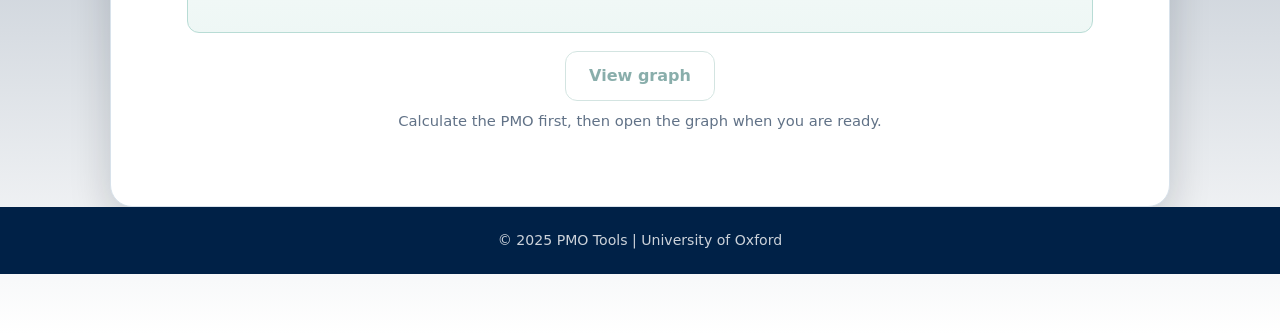
==== commit 76920d2c: "Update docs/index.html" ====
--- a/docs/index.html
+++ b/docs/index.html
@@ -790,7 +790,7 @@
             </div>
             <label class="sr-only" for="n-weeks-slider">Number of weeks, from 1 to 8</label>
             <div class="slider-wrap">
-              <input id="n-weeks-slider" name="n_weeks" class="week-slider" type="range" min="1" max="8" step="1" value="8" aria-describedby="weeks-help" />
+              <input id="n-weeks-slider" name="n_weeks" class="week-slider" type="range" min="1" max="8" step="1" value="3" aria-describedby="weeks-help" />
               <div class="slider-labels" aria-hidden="true"><span>1</span><span>8</span></div>
             </div>
             <p id="weeks-help" class="slider-hint">Drag the slider or use the left and right arrow keys. Each step changes the selection by one week.</p>
@@ -934,6 +934,6 @@
     })();
   </script>
 
-  <script type="py" src="../src/outbreak_probabilities/analytic/analytical.py" config="./pyscript.json"></script>
+  <script type="py" src="analytical.py" config="./pyscript.json"></script>
 </body>
 </html>
